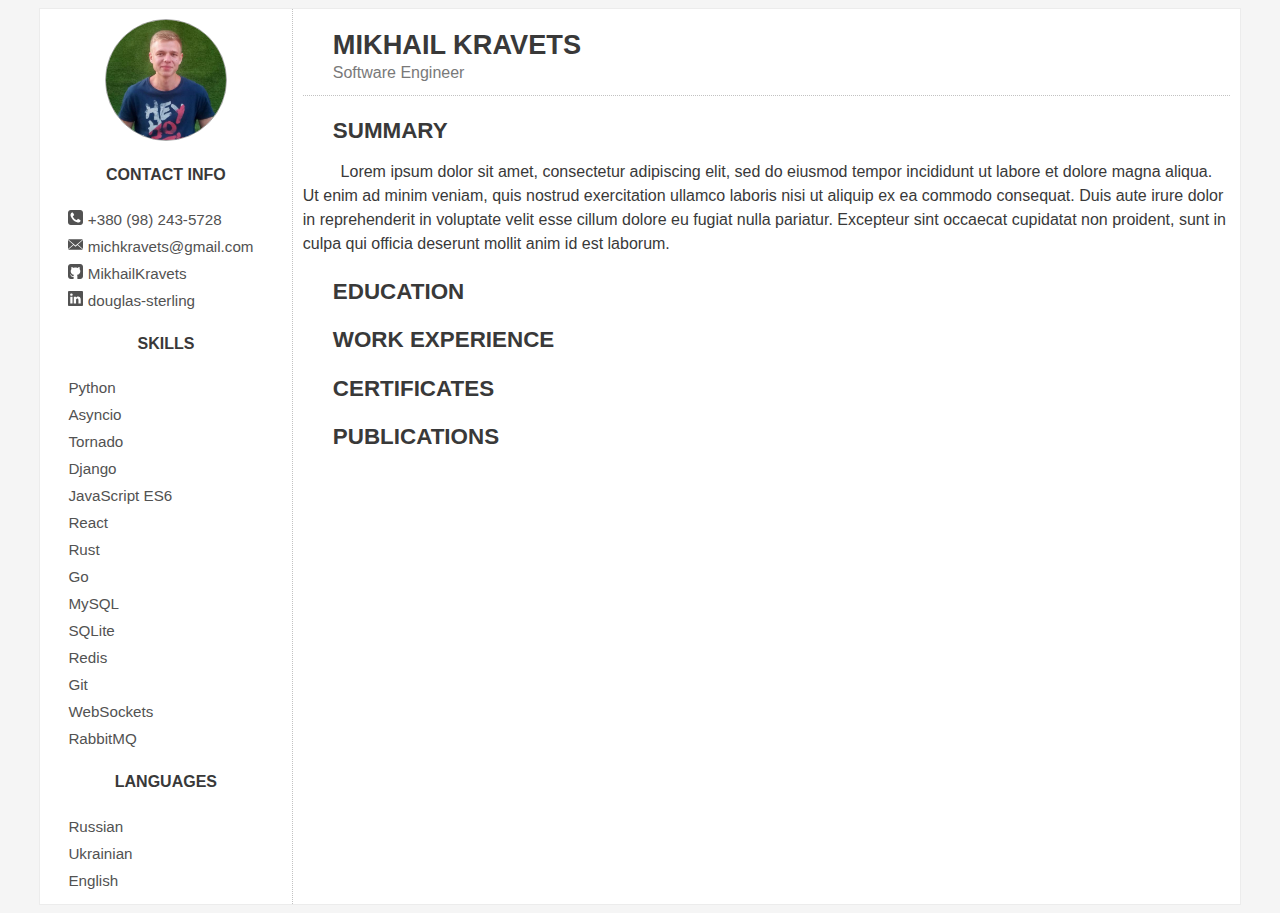
==== index.html @ 1a3155fd "Add more skills" ====
<!DOCTYPE html>
<html lang="en">
<head>
    <meta charset="UTF-8">
    <title>CV</title>
    <link href="https://fonts.googleapis.com/css?family=Open+Sans|Source+Sans+Pro" rel="stylesheet">
    <link href="main.css" rel="stylesheet">
</head>
<body>
    <div id="wrapper">
        <div id="left">
            <img id="photo" src="photo.png">
            <div class="block">
                <h4>CONTACT INFO</h4>
                <div class="left-aligned">
                    <div class="pic-block">
                        <svg class="svg-pic" version="1.1" id="Capa_1" xmlns="http://www.w3.org/2000/svg" xmlns:xlink="http://www.w3.org/1999/xlink" x="0px" y="0px"
                                 width="438.536px" height="438.536px" viewBox="0 0 438.536 438.536" style="enable-background:new 0 0 438.536 438.536;"
                                 xml:space="preserve">
                            <g>
                                <path d="M414.41,24.123C398.333,8.042,378.963,0,356.315,0H82.228C59.58,0,40.21,8.042,24.126,24.123
                                    C8.045,40.207,0.003,59.576,0.003,82.225v274.084c0,22.647,8.042,42.018,24.123,58.102c16.084,16.084,35.454,24.126,58.102,24.126
                                    h274.084c22.648,0,42.018-8.042,58.095-24.126c16.084-16.084,24.126-35.454,24.126-58.102V82.225
                                    C438.532,59.576,430.49,40.204,414.41,24.123z M359.159,332.874c-3.997,8.754-12.99,16.371-26.977,22.846
                                    c-13.99,6.475-26.413,9.712-37.265,9.712c-3.046,0-6.283-0.235-9.708-0.711c-3.426-0.479-6.324-0.952-8.703-1.428
                                    c-2.378-0.476-5.523-1.331-9.421-2.57c-3.905-1.234-6.715-2.189-8.422-2.854c-1.718-0.664-4.856-1.854-9.421-3.566
                                    c-4.569-1.718-7.427-2.765-8.562-3.138c-31.215-11.427-61.721-32.028-91.507-61.814c-29.786-29.793-50.391-60.292-61.812-91.502
                                    c-0.378-1.143-1.425-3.999-3.14-8.565c-1.712-4.565-2.905-7.708-3.571-9.419c-0.662-1.713-1.615-4.521-2.853-8.42
                                    c-1.237-3.903-2.091-7.041-2.568-9.423c-0.478-2.376-0.95-5.277-1.427-8.704c-0.476-3.427-0.713-6.667-0.713-9.71
                                    c0-10.85,3.237-23.269,9.71-37.259c6.472-13.988,14.084-22.981,22.841-26.979c10.088-4.189,19.7-6.283,28.837-6.283
                                    c2.091,0,3.616,0.192,4.565,0.572c0.953,0.385,2.524,2.094,4.714,5.14c2.19,3.046,4.568,6.899,7.137,11.563
                                    c2.57,4.665,5.092,9.186,7.566,13.562c2.474,4.377,4.854,8.705,7.139,12.991c2.284,4.279,3.711,6.995,4.281,8.133
                                    c0.571,0.957,1.809,2.762,3.711,5.429c1.902,2.663,3.333,5.039,4.283,7.135c0.95,2.094,1.427,4.093,1.427,5.996
                                    c0,2.859-1.953,6.331-5.854,10.42c-3.903,4.093-8.186,7.854-12.85,11.281s-8.945,7.092-12.847,10.994
                                    c-3.899,3.899-5.852,7.087-5.852,9.562c0,1.333,0.333,2.902,1,4.71c0.666,1.812,1.285,3.287,1.856,4.427
                                    c0.571,1.141,1.477,2.76,2.712,4.856c1.237,2.096,2.048,3.427,2.426,3.999c10.467,18.843,22.508,35.07,36.114,48.681
                                    c13.612,13.613,29.836,25.648,48.682,36.117c0.567,0.384,1.902,1.191,4.004,2.43c2.091,1.232,3.713,2.136,4.853,2.707
                                    c1.143,0.571,2.614,1.191,4.425,1.852c1.811,0.664,3.381,0.999,4.719,0.999c3.036,0,7.225-3.138,12.56-9.418
                                    c5.328-6.286,10.756-12.518,16.276-18.705c5.516-6.181,9.985-9.274,13.418-9.274c1.902,0,3.897,0.473,5.999,1.424
                                    c2.095,0.951,4.469,2.382,7.132,4.284c2.669,1.91,4.476,3.142,5.428,3.721l15.125,8.271c10.089,5.332,18.511,10.041,25.27,14.134
                                    s10.424,6.899,10.996,8.419c0.379,0.951,0.564,2.478,0.564,4.572C365.449,313.199,363.354,322.812,359.159,332.874z"/>
                            </g>
                        </svg>
                        <a class="link info" href="tel:+380982435728">+380 (98) 243-5728</a>
                    </div>
                    <div class="pic-block">
                        <svg class="svg-pic" version="1.1" id="Capa_1" xmlns="http://www.w3.org/2000/svg" xmlns:xlink="http://www.w3.org/1999/xlink" x="0px" y="0px"
                                 viewBox="0 0 14 14" style="enable-background:new 0 0 14 14;" xml:space="preserve">
                            <g>
                                <g>
                                    <path d="M7,9L5.268,7.484l-4.952,4.245C0.496,11.896,0.739,12,1.007,12h11.986
                                        c0.267,0,0.509-0.104,0.688-0.271L8.732,7.484L7,9z"/>
                                    <path d="M13.684,2.271C13.504,2.103,13.262,2,12.993,2H1.007C0.74,2,0.498,2.104,0.318,2.273L7,8
                                        L13.684,2.271z"/>
                                    <polygon points="0,2.878 0,11.186 4.833,7.079 		"/>
                                    <polygon points="9.167,7.079 14,11.186 14,2.875 		"/>
                                </g>
                            </g>
                        </svg>
                        <a class="link info" href="mailto:michkravets@gmail.com">michkravets@gmail.com</a>
                    </div>
                    <div class="pic-block">
                        <svg class="svg-pic" version="1.1" id="Capa_1" xmlns="http://www.w3.org/2000/svg" xmlns:xlink="http://www.w3.org/1999/xlink" x="0px" y="0px"
                                 width="438.536px" height="438.536px" viewBox="0 0 438.536 438.536" style="enable-background:new 0 0 438.536 438.536;"
                                 xml:space="preserve">
                            <g>
                                <g>
                                    <path d="M158.173,352.599c-3.049,0.568-4.381,1.999-3.999,4.281c0.38,2.283,2.093,3.046,5.138,2.283
                                        c3.049-0.76,4.38-2.095,3.997-3.997C162.931,353.074,161.218,352.216,158.173,352.599z"/>
                                    <path d="M141.898,354.885c-3.046,0-4.568,1.041-4.568,3.139c0,2.474,1.619,3.518,4.853,3.138c3.046,0,4.57-1.047,4.57-3.138
                                        C146.753,355.553,145.134,354.502,141.898,354.885z"/>
                                    <path d="M119.629,354.022c-0.76,2.095,0.478,3.519,3.711,4.284c2.855,1.137,4.664,0.568,5.424-1.714
                                        c0.572-2.091-0.666-3.61-3.711-4.568C122.197,351.265,120.39,351.922,119.629,354.022z"/>
                                    <path d="M414.41,24.123C398.326,8.042,378.964,0,356.309,0H82.225C59.577,0,40.208,8.042,24.123,24.123
                                        C8.042,40.207,0,59.576,0,82.225v274.088c0,22.65,8.042,42.017,24.123,58.098c16.084,16.084,35.454,24.126,58.102,24.126h63.953
                                        c4.184,0,7.327-0.144,9.42-0.424c2.092-0.288,4.184-1.526,6.279-3.717c2.096-2.187,3.14-5.376,3.14-9.562
                                        c0-0.568-0.05-7.046-0.144-19.417c-0.097-12.375-0.144-22.176-0.144-29.41l-6.567,1.143c-4.187,0.76-9.469,1.095-15.846,0.999
                                        c-6.374-0.096-12.99-0.76-19.841-1.998c-6.855-1.239-13.229-4.093-19.13-8.562c-5.898-4.477-10.085-10.328-12.56-17.559
                                        l-2.856-6.571c-1.903-4.373-4.899-9.229-8.992-14.554c-4.093-5.332-8.232-8.949-12.419-10.852l-1.999-1.428
                                        c-1.331-0.951-2.568-2.098-3.711-3.429c-1.141-1.335-1.997-2.669-2.568-3.997c-0.571-1.335-0.097-2.43,1.427-3.289
                                        c1.524-0.855,4.281-1.279,8.28-1.279l5.708,0.855c3.808,0.76,8.516,3.042,14.134,6.851c5.614,3.806,10.229,8.754,13.846,14.843
                                        c4.38,7.806,9.657,13.75,15.846,17.843c6.184,4.097,12.419,6.143,18.699,6.143s11.704-0.476,16.274-1.424
                                        c4.565-0.954,8.848-2.385,12.847-4.288c1.713-12.751,6.377-22.559,13.988-29.41c-10.848-1.143-20.602-2.854-29.265-5.14
                                        c-8.658-2.286-17.605-5.995-26.835-11.136c-9.234-5.14-16.894-11.512-22.985-19.13c-6.09-7.618-11.088-17.61-14.987-29.978
                                        c-3.901-12.375-5.852-26.652-5.852-42.829c0-23.029,7.521-42.637,22.557-58.814c-7.044-17.32-6.379-36.732,1.997-58.242
                                        c5.52-1.714,13.706-0.428,24.554,3.855c10.85,4.286,18.794,7.951,23.84,10.992c5.046,3.042,9.089,5.614,12.135,7.71
                                        c17.705-4.949,35.976-7.423,54.818-7.423c18.841,0,37.115,2.474,54.821,7.423l10.849-6.852c7.426-4.57,16.18-8.757,26.269-12.562
                                        c10.088-3.806,17.795-4.854,23.127-3.14c8.562,21.51,9.328,40.922,2.279,58.241c15.036,16.179,22.559,35.786,22.559,58.815
                                        c0,16.18-1.951,30.505-5.852,42.969c-3.898,12.467-8.939,22.463-15.13,29.981c-6.184,7.519-13.894,13.843-23.124,18.986
                                        c-9.232,5.137-18.178,8.853-26.84,11.132c-8.661,2.286-18.414,4.004-29.263,5.147c9.891,8.562,14.839,22.072,14.839,40.538v68.238
                                        c0,3.237,0.472,5.852,1.424,7.851c0.958,1.998,2.478,3.374,4.571,4.141c2.102,0.76,3.949,1.235,5.571,1.424
                                        c1.622,0.191,3.949,0.287,6.995,0.287h63.953c22.648,0,42.018-8.042,58.095-24.126c16.084-16.084,24.126-35.454,24.126-58.102
                                        V82.225C438.533,59.576,430.491,40.204,414.41,24.123z"/>
                                    <path d="M86.793,319.195c-1.331,0.948-1.141,2.471,0.572,4.565c1.906,1.902,3.427,2.189,4.57,0.855
                                        c1.331-0.948,1.141-2.471-0.575-4.569C89.458,318.336,87.936,318.049,86.793,319.195z"/>
                                    <path d="M77.374,312.057c-0.57,1.335,0.096,2.478,1.999,3.426c1.521,0.955,2.762,0.767,3.711-0.568
                                        c0.57-1.335-0.096-2.478-1.999-3.433C79.182,310.91,77.945,311.102,77.374,312.057z"/>
                                    <path d="M95.646,330.331c-1.715,0.948-1.715,2.666,0,5.137c1.713,2.478,3.328,3.142,4.853,1.998c1.714-1.334,1.714-3.142,0-5.427
                                        C98.978,329.571,97.359,328.993,95.646,330.331z"/>
                                    <path d="M105.641,343.174c-1.714,1.526-1.336,3.327,1.142,5.428c2.281,2.279,4.185,2.566,5.708,0.849
                                        c1.524-1.519,1.143-3.326-1.142-5.42C109.068,341.751,107.164,341.463,105.641,343.174z"/>
                                </g>
                            </g>
                        </svg>
                        <a class="link info" href="https://github.com/MikhailKravets">MikhailKravets</a>
                    </div>
                    <div class="pic-block">
                        <svg class="svg-pic" version="1.1" id="Capa_1" xmlns="http://www.w3.org/2000/svg" xmlns:xlink="http://www.w3.org/1999/xlink" x="0px" y="0px"
                                 width="430.117px" height="430.118px" viewBox="0 0 430.117 430.118" style="enable-background:new 0 0 430.117 430.118;"
                                 xml:space="preserve">
                            <g>
                                <path id="LinkedIn__x28_alt_x29_" d="M398.355,0H31.782C14.229,0,0.002,13.793,0.002,30.817v368.471
                                    c0,17.025,14.232,30.83,31.78,30.83h366.573c17.549,0,31.76-13.814,31.76-30.83V30.817C430.115,13.798,415.904,0,398.355,0z
                                     M130.4,360.038H65.413V165.845H130.4V360.038z M97.913,139.315h-0.437c-21.793,0-35.92-14.904-35.92-33.563
                                    c0-19.035,14.542-33.535,36.767-33.535c22.227,0,35.899,14.496,36.331,33.535C134.654,124.415,120.555,139.315,97.913,139.315z
                                     M364.659,360.038h-64.966V256.138c0-26.107-9.413-43.921-32.907-43.921c-17.973,0-28.642,12.018-33.327,23.621
                                    c-1.736,4.144-2.166,9.94-2.166,15.728v108.468h-64.954c0,0,0.85-175.979,0-194.192h64.964v27.531
                                    c8.624-13.229,24.035-32.1,58.534-32.1c42.76,0,74.822,27.739,74.822,87.414V360.038z M230.883,193.99
                                    c0.111-0.182,0.266-0.401,0.42-0.614v0.614H230.883z"/>
                            </g>
                        </svg>
                        <a class="link info" href="https://linkedin.com/in/douglas-sterling">douglas-sterling</a>
                    </div>
                </div>
            </div>
            <div class="block">
                <h4>SKILLS</h4>
                <div class="left-aligned">
                    <p class="info">Python</p>
                    <p class="info">Asyncio</p>
                    <p class="info">Tornado</p>
                    <p class="info">Django</p>
                    <p class="info">JavaScript ES6</p>
                    <p class="info">React</p>
                    <p class="info">Rust</p>
                    <p class="info">Go</p>
                    <p class="info">MySQL</p>
                    <p class="info">SQLite</p>
                    <p class="info">Redis</p>
                    <p class="info">Git</p>
                    <p class="info">WebSockets</p>
                    <p class="info">RabbitMQ</p>
                </div>
            </div>
            <div class="block">
                <h4>LANGUAGES</h4>
                <div class="left-aligned">
                    <p class="info">Russian</p>
                    <p class="info">Ukrainian</p>
                    <p class="info">English</p>
                </div>
            </div>
        </div>
        <div id="main">
            <div class="header">
                <p class="name">MIKHAIL KRAVETS</p>
                <p class="position">Software Engineer</p>
            </div>
            <div class="block">
                <h3>SUMMARY</h3>
                <p class="text">
                    Lorem ipsum dolor sit amet, consectetur adipiscing elit, sed do eiusmod tempor incididunt ut labore et dolore magna aliqua. Ut enim ad minim veniam, quis nostrud exercitation ullamco laboris nisi ut aliquip ex ea commodo consequat. Duis aute irure dolor in reprehenderit in voluptate velit esse cillum dolore eu fugiat nulla pariatur. Excepteur sint occaecat cupidatat non proident, sunt in culpa qui officia deserunt mollit anim id est laborum.
                </p>
            </div>
            <div class="block">
                <h3>EDUCATION</h3>

            </div>
            <div class="block">
                <h3>WORK EXPERIENCE</h3>

            </div>
            <div class="block">
                <h3>CERTIFICATES</h3>

            </div>
            <div class="block">
                <h3>PUBLICATIONS</h3>

            </div>
        </div>
    </div>
</body>
</html>
---- main.css ----
html{
    background: #f5f5f5;
}
#wrapper{
    display: flex;
    max-width: 1200px;
    min-width: 600px;
    margin-left: auto;
    margin-right: auto;

    font-family: 'Source Code Pro', sans-serif;
    font-size: 12pt;
    background: white;
    border: 1px solid #ececec;
    color: #393939;
}
#left{
    border-right: 1px dotted #c2c2c2;
    padding: 10px;
    width: 300px;
    text-align: center;

}
#main{
    display: block;
    padding: 10px;
    width: 100%;
}
.header{
    width: 100%;
    margin-left: auto;
    margin-right: auto;
    text-indent: 30px;
    border-bottom: 1px dotted #c2c2c2;
    padding-top: 10px;
    padding-bottom: 10px;
}
.header .name{
    font-size: 1.7rem;
    font-weight: 700;
    margin: 0;
}
.header .position{
    margin-top: 3px;
    margin-bottom: 3px;
    font-size: 1rem;
    color: #797979;
}

.block{
    margin-top: 10px;
    /*border-bottom: 1px dotted #c2c2c2;*/
}
h3{
    margin-bottom: 5px;
    text-indent: 30px;
    font-size: 1.4rem;
}
.text{
    text-indent: 1cm;
    line-height: 1.5;
}


#photo{
    width: 120px;
    height: 120px;
    border-radius: 50%;
    border: 1px solid #a6a6a6;
}

.pic-block{
    text-align: left;
}
.pic-block > *{
    display: inline-block;
}
.svg-pic{
    width: 15px;
    height: auto;
    fill: #525252;
}

#left .left-aligned{
    margin-left: auto;
    margin-right: auto;
    width: 195px;
    text-align: left;
}

.link{
    text-align: left;
    text-decoration: none;
}
.link:hover{
    text-decoration: underline;
}
.info{
    font-size: 0.95rem;
    color: #525252;
    margin: 0;
    padding-top: 5px;
    padding-bottom: 5px;
}
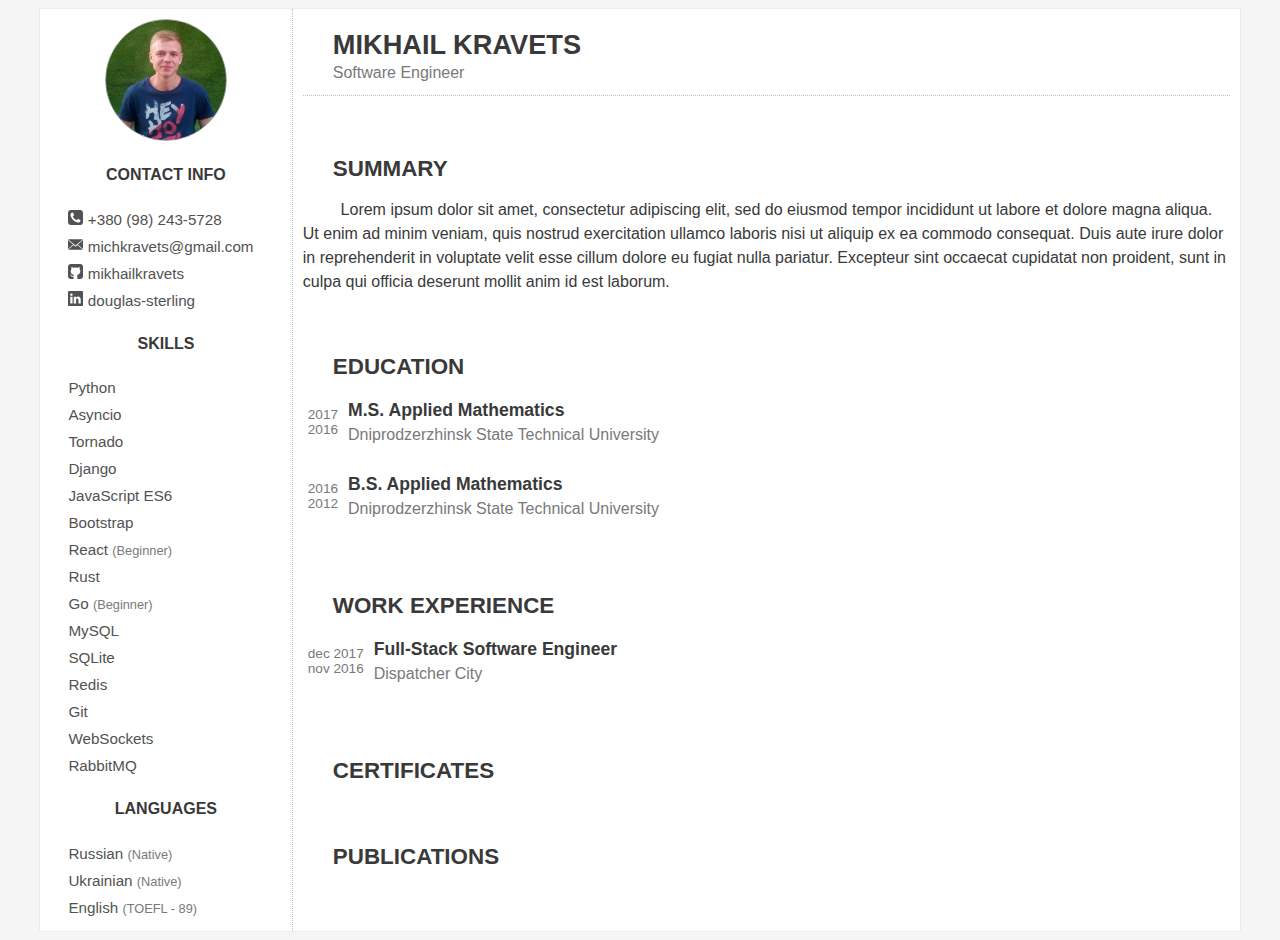
==== commit 7888256e: "Update resume" ====
--- a/index.html
+++ b/index.html
@@ -102,7 +102,7 @@
                                 </g>
                             </g>
                         </svg>
-                        <a class="link info" href="https://github.com/MikhailKravets">MikhailKravets</a>
+                        <a class="link info" href="https://github.com/MikhailKravets">mikhailkravets</a>
                     </div>
                     <div class="pic-block">
                         <svg class="svg-pic" version="1.1" id="Capa_1" xmlns="http://www.w3.org/2000/svg" xmlns:xlink="http://www.w3.org/1999/xlink" x="0px" y="0px"
@@ -131,9 +131,10 @@
                     <p class="info">Tornado</p>
                     <p class="info">Django</p>
                     <p class="info">JavaScript ES6</p>
-                    <p class="info">React</p>
+                    <p class="info">Bootstrap</p>
+                    <p class="info">React <span class="support">(Beginner)</span></p>
                     <p class="info">Rust</p>
-                    <p class="info">Go</p>
+                    <p class="info">Go <span class="support">(Beginner)</span></p>
                     <p class="info">MySQL</p>
                     <p class="info">SQLite</p>
                     <p class="info">Redis</p>
@@ -145,9 +146,9 @@
             <div class="block">
                 <h4>LANGUAGES</h4>
                 <div class="left-aligned">
-                    <p class="info">Russian</p>
-                    <p class="info">Ukrainian</p>
-                    <p class="info">English</p>
+                    <p class="info">Russian  <span class="support">(Native)</span></p>
+                    <p class="info">Ukrainian <span class="support">(Native)</span></p>
+                    <p class="info">English <span class="support">(TOEFL - 89)</span></p>
                 </div>
             </div>
         </div>
@@ -164,11 +165,37 @@
             </div>
             <div class="block">
                 <h3>EDUCATION</h3>
+                <div class="sub-block">
+                    <div class="period">
+                        2017<br>2016
+                    </div>
+                    <div class="main">
+                        <h4 class="name">M.S. Applied Mathematics</h4>
+                        <p class="support">Dniprodzerzhinsk State Technical University</p>
+                    </div>
+                </div>
 
+                <div class="sub-block">
+                    <div class="period">
+                        2016<br>2012
+                    </div>
+                    <div class="main">
+                        <h4 class="name">B.S. Applied Mathematics</h4>
+                        <p class="support">Dniprodzerzhinsk State Technical University</p>
+                    </div>
+                </div>
             </div>
             <div class="block">
                 <h3>WORK EXPERIENCE</h3>
-
+                <div class="sub-block">
+                    <div class="period">
+                        dec 2017<br>nov 2016
+                    </div>
+                    <div class="main">
+                        <h4 class="name">Full-Stack Software Engineer</h4>
+                        <p class="support">Dispatcher City</p>
+                    </div>
+                </div>
             </div>
             <div class="block">
                 <h3>CERTIFICATES</h3>
--- a/main.css
+++ b/main.css
@@ -19,7 +19,6 @@
     padding: 10px;
     width: 300px;
     text-align: center;
-
 }
 #main{
     display: block;
@@ -47,9 +46,12 @@
     color: #797979;
 }
 
-.block{
+#left .block{
     margin-top: 10px;
     /*border-bottom: 1px dotted #c2c2c2;*/
+}
+#main .block{
+    margin-top: 60px;
 }
 h3{
     margin-bottom: 5px;
@@ -101,4 +103,37 @@
     margin: 0;
     padding-top: 5px;
     padding-bottom: 5px;
+}
+
+.left-aligned .support{
+    font-size: 0.8rem;
+    color: #797979;
+}
+
+.sub-block{
+    display: flex;
+    align-items: center;
+}
+
+.period{
+    padding-left: 5px;
+    padding-right: 10px;
+    font-size: 0.85rem;
+    text-align: center;
+    color: #797979;
+}
+
+.main{
+    margin-top: 10px;
+    margin-bottom: 10px;
+}
+.main > * {
+    margin-top: 5px;
+    margin-bottom: 5px;
+}
+.main .name{
+    font-size: 1.1rem;
+}
+.main .support{
+    color: #797979;
 }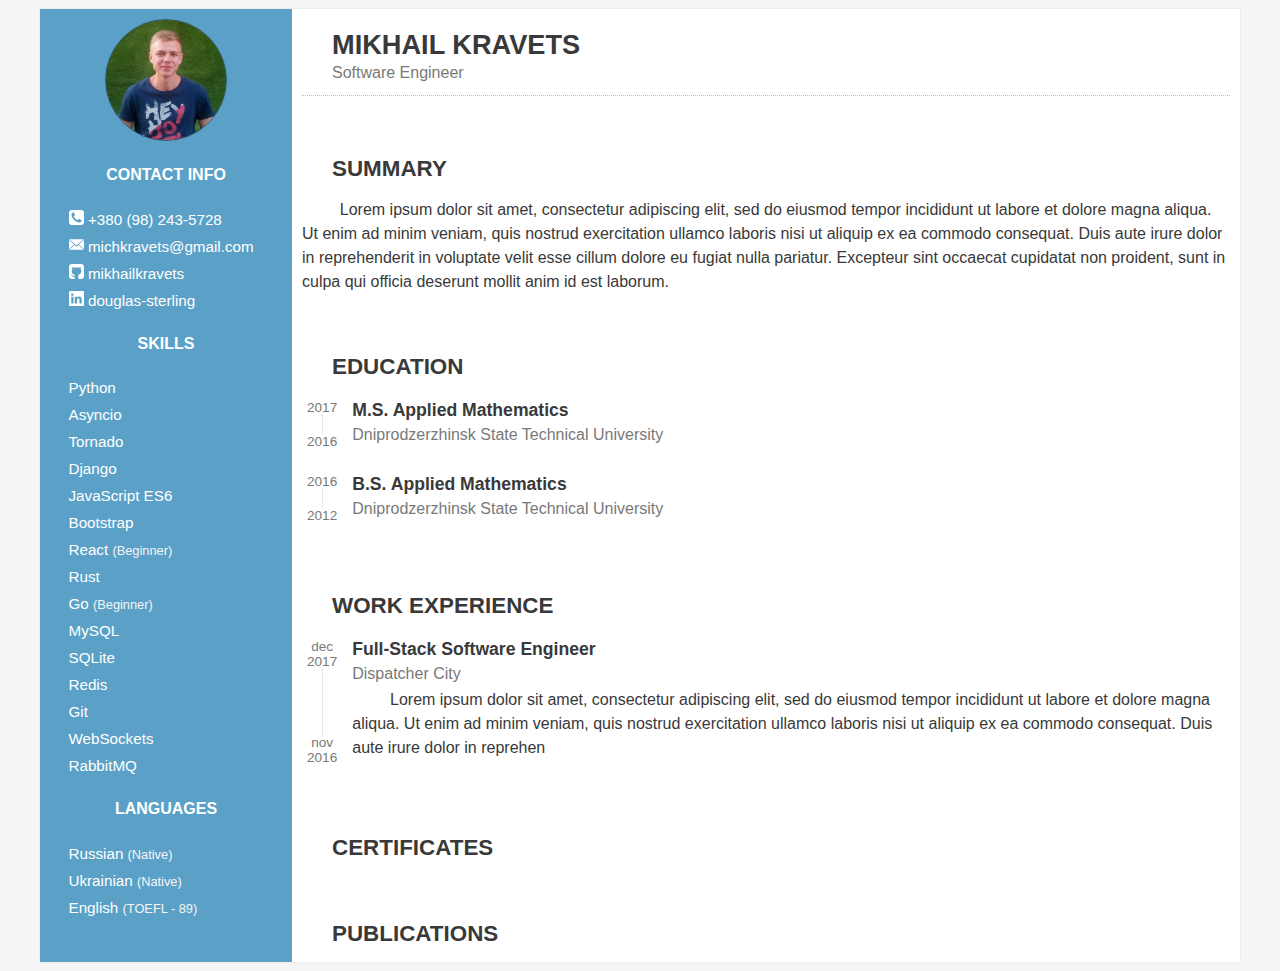
==== commit ae46af2c: "Add vertical lines on period" ====
--- a/index.html
+++ b/index.html
@@ -167,7 +167,7 @@
                 <h3>EDUCATION</h3>
                 <div class="sub-block">
                     <div class="period">
-                        2017<br>2016
+                        2017<div class="br"></div>2016
                     </div>
                     <div class="main">
                         <h4 class="name">M.S. Applied Mathematics</h4>
@@ -177,7 +177,7 @@
 
                 <div class="sub-block">
                     <div class="period">
-                        2016<br>2012
+                        2016<div class="br"></div>2012
                     </div>
                     <div class="main">
                         <h4 class="name">B.S. Applied Mathematics</h4>
@@ -189,11 +189,14 @@
                 <h3>WORK EXPERIENCE</h3>
                 <div class="sub-block">
                     <div class="period">
-                        dec 2017<br>nov 2016
+                        dec 2017<div class="br"></div>nov 2016
                     </div>
                     <div class="main">
                         <h4 class="name">Full-Stack Software Engineer</h4>
                         <p class="support">Dispatcher City</p>
+                        <p class="text">
+                            Lorem ipsum dolor sit amet, consectetur adipiscing elit, sed do eiusmod tempor incididunt ut labore et dolore magna aliqua. Ut enim ad minim veniam, quis nostrud exercitation ullamco laboris nisi ut aliquip ex ea commodo consequat. Duis aute irure dolor in reprehen
+                        </p>
                     </div>
                 </div>
             </div>
--- a/main.css
+++ b/main.css
@@ -15,7 +15,8 @@
     color: #393939;
 }
 #left{
-    border-right: 1px dotted #c2c2c2;
+    background: #5ba1c7;
+    /*border-right: 1px dotted #c2c2c2;*/
     padding: 10px;
     width: 300px;
     text-align: center;
@@ -68,7 +69,7 @@
     width: 120px;
     height: 120px;
     border-radius: 50%;
-    border: 1px solid #a6a6a6;
+    border: 1px solid #35566c;
 }
 
 .pic-block{
@@ -80,7 +81,7 @@
 .svg-pic{
     width: 15px;
     height: auto;
-    fill: #525252;
+    fill: #ffffff;
 }
 
 #left .left-aligned{
@@ -105,22 +106,40 @@
     padding-bottom: 5px;
 }
 
+.left-aligned .info{
+    color: white;
+}
+
 .left-aligned .support{
     font-size: 0.8rem;
-    color: #797979;
+    color: whitesmoke;
+}
+
+#left h4{
+    color: white;
 }
 
 .sub-block{
     display: flex;
-    align-items: center;
 }
 
 .period{
+    display: flex;
+    flex-direction: column;
+    align-items: center;
     padding-left: 5px;
-    padding-right: 10px;
+    padding-right: 15px;
+    margin-top: 15px;
+    margin-bottom: 10px;
     font-size: 0.85rem;
     text-align: center;
     color: #797979;
+}
+
+.period .br{
+    flex-grow: 1;
+    display: block;
+    border-right: 1px dotted #cdcdcd;
 }
 
 .main{
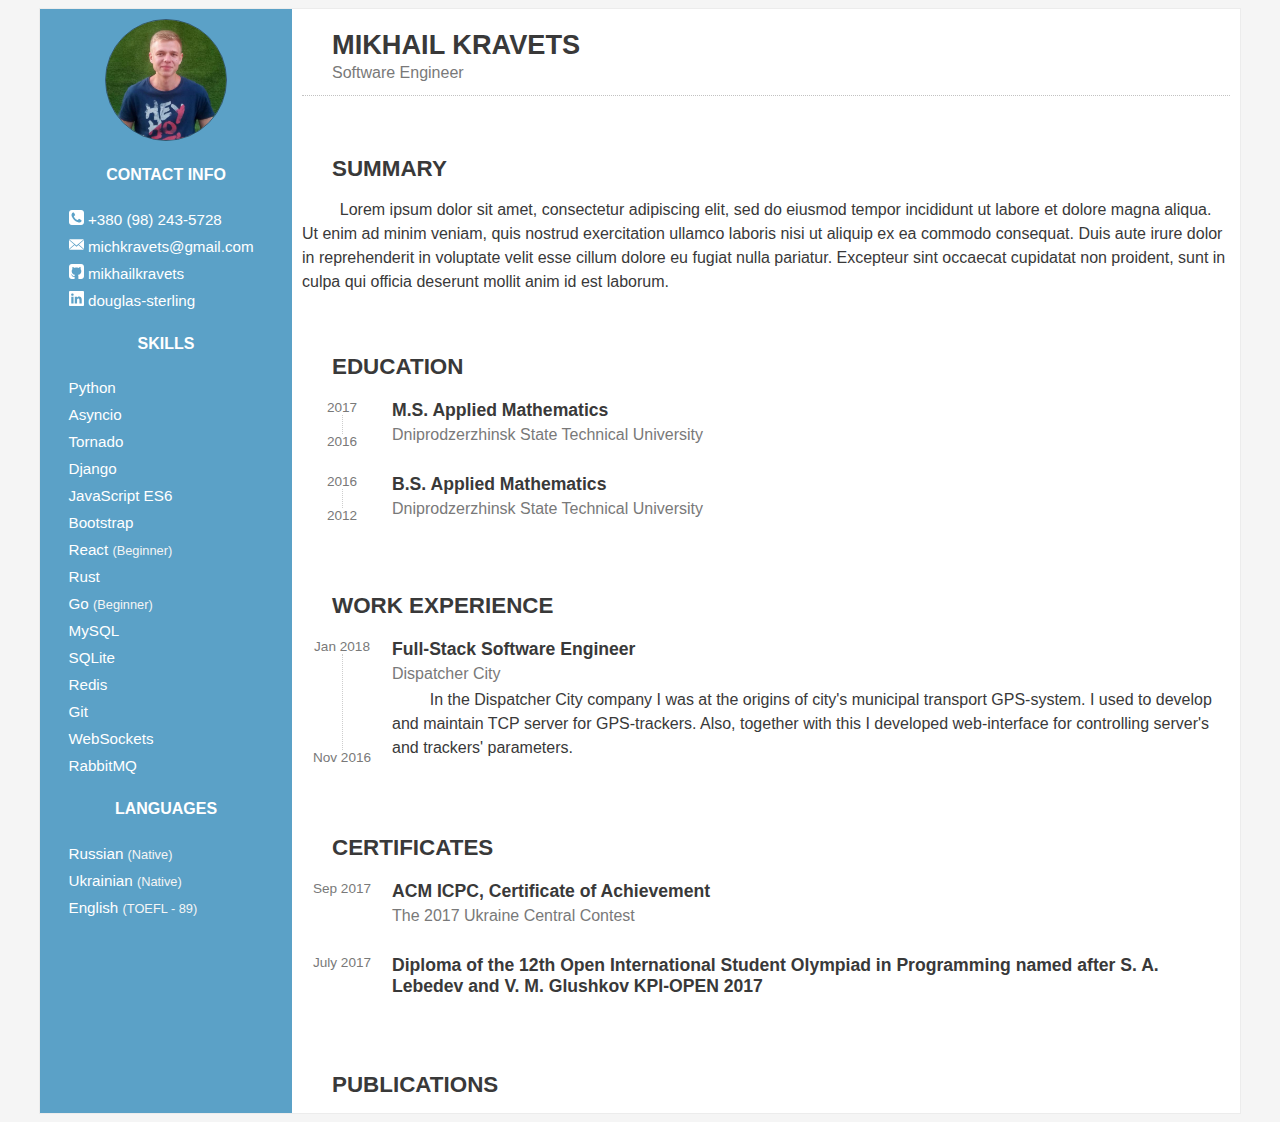
==== commit a429eb61: "Almost finished" ====
--- a/index.html
+++ b/index.html
@@ -189,20 +189,41 @@
                 <h3>WORK EXPERIENCE</h3>
                 <div class="sub-block">
                     <div class="period">
-                        dec 2017<div class="br"></div>nov 2016
+                        Jan 2018<div class="br"></div>Nov 2016
                     </div>
                     <div class="main">
                         <h4 class="name">Full-Stack Software Engineer</h4>
                         <p class="support">Dispatcher City</p>
                         <p class="text">
-                            Lorem ipsum dolor sit amet, consectetur adipiscing elit, sed do eiusmod tempor incididunt ut labore et dolore magna aliqua. Ut enim ad minim veniam, quis nostrud exercitation ullamco laboris nisi ut aliquip ex ea commodo consequat. Duis aute irure dolor in reprehen
+                            In the Dispatcher City company I was at the origins of city's municipal transport GPS-system.
+                            I used to develop and maintain TCP server for GPS-trackers. Also, together with this I developed
+                            web-interface for controlling server's and trackers' parameters.
                         </p>
                     </div>
                 </div>
             </div>
             <div class="block">
                 <h3>CERTIFICATES</h3>
+                <div class="sub-block">
+                    <div class="period">
+                        Sep 2017
+                    </div>
+                    <div class="main">
+                        <h4 class="name">ACM ICPC, Certificate of Achievement</h4>
+                        <p class="support">The 2017 Ukraine Central Contest</p>
+                    </div>
+                </div>
 
+                <div class="sub-block">
+                    <div class="period">
+                        July 2017
+                    </div>
+                    <div class="main">
+                        <h4 class="name">Diploma of the 12th Open International Student Olympiad in Programming named
+                        after S. A. Lebedev and V. M. Glushkov KPI-OPEN 2017</h4>
+                        <p class="support"></p>
+                    </div>
+                </div>
             </div>
             <div class="block">
                 <h3>PUBLICATIONS</h3>
--- a/main.css
+++ b/main.css
@@ -131,6 +131,7 @@
     padding-right: 15px;
     margin-top: 15px;
     margin-bottom: 10px;
+    min-width: 70px;
     font-size: 0.85rem;
     text-align: center;
     color: #797979;
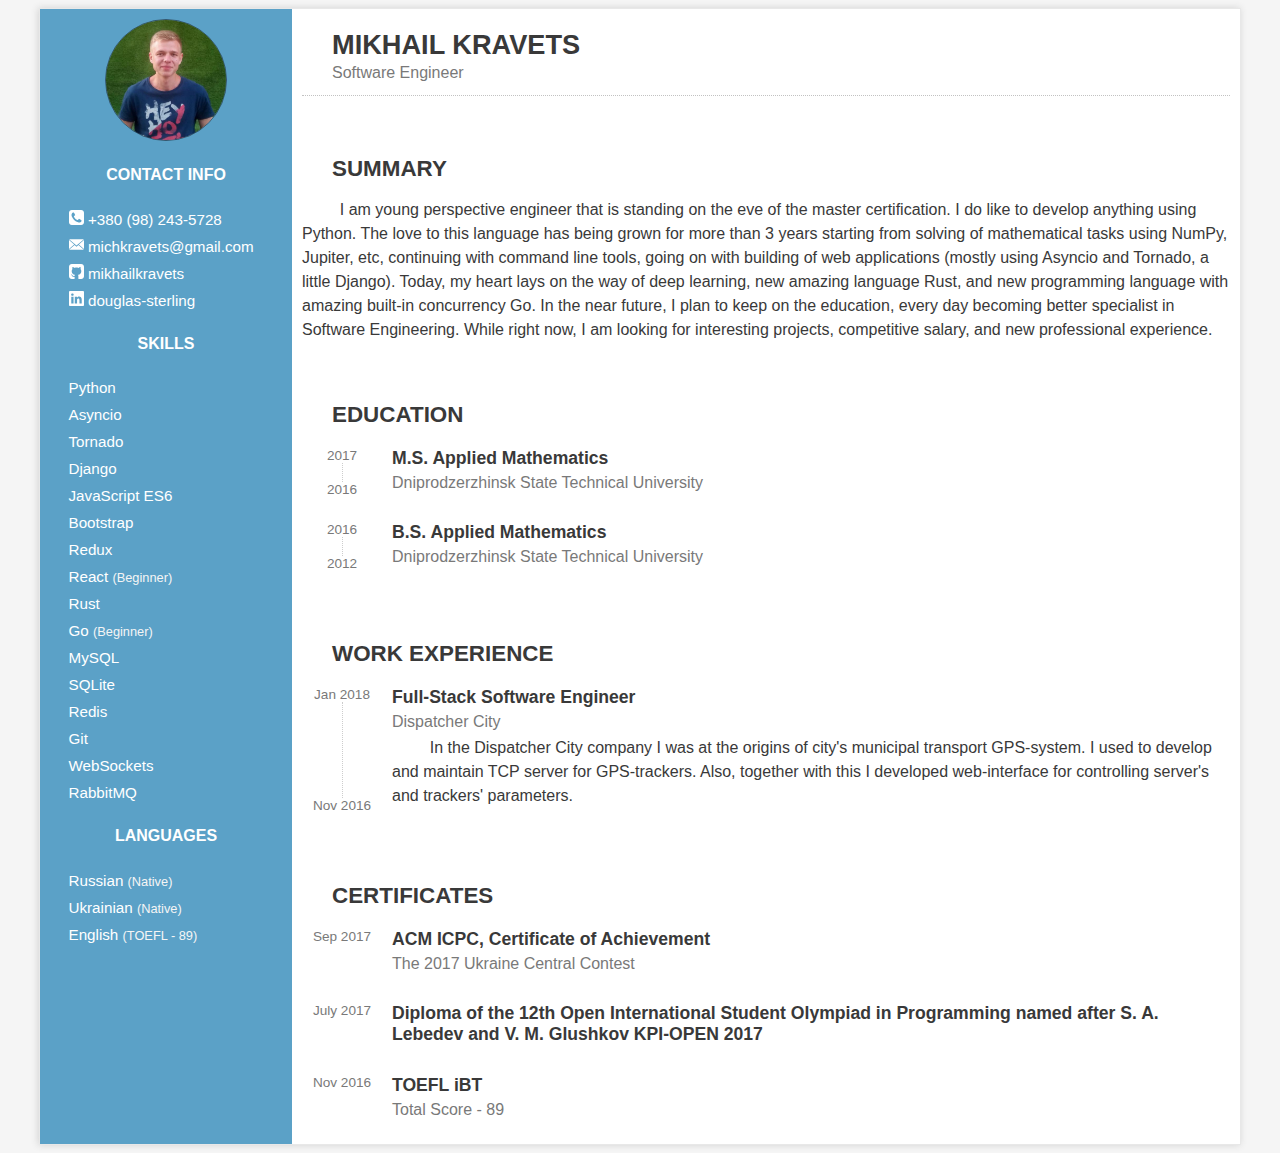
==== commit 258a614c: "Finish resume... huh..." ====
--- a/index.html
+++ b/index.html
@@ -2,7 +2,7 @@
 <html lang="en">
 <head>
     <meta charset="UTF-8">
-    <title>CV</title>
+    <title>Mikhail Kravets</title>
     <link href="https://fonts.googleapis.com/css?family=Open+Sans|Source+Sans+Pro" rel="stylesheet">
     <link href="main.css" rel="stylesheet">
 </head>
@@ -132,6 +132,7 @@
                     <p class="info">Django</p>
                     <p class="info">JavaScript ES6</p>
                     <p class="info">Bootstrap</p>
+                    <p class="info">Redux</p>
                     <p class="info">React <span class="support">(Beginner)</span></p>
                     <p class="info">Rust</p>
                     <p class="info">Go <span class="support">(Beginner)</span></p>
@@ -160,7 +161,15 @@
             <div class="block">
                 <h3>SUMMARY</h3>
                 <p class="text">
-                    Lorem ipsum dolor sit amet, consectetur adipiscing elit, sed do eiusmod tempor incididunt ut labore et dolore magna aliqua. Ut enim ad minim veniam, quis nostrud exercitation ullamco laboris nisi ut aliquip ex ea commodo consequat. Duis aute irure dolor in reprehenderit in voluptate velit esse cillum dolore eu fugiat nulla pariatur. Excepteur sint occaecat cupidatat non proident, sunt in culpa qui officia deserunt mollit anim id est laborum.
+                    I am young perspective engineer that is standing on the eve of the master certification. I do like
+                    to develop anything using Python. The love to this language has being grown for more than 3 years
+                    starting from solving of mathematical tasks using NumPy, Jupiter, etc, continuing with command line
+                    tools, going on with building of web applications (mostly using Asyncio and Tornado, a little Django).
+
+                    Today, my heart lays on the way of deep learning, new amazing language Rust, and new programming
+                    language with amazing built-in concurrency Go. In the near future, I plan to keep on the education,
+                    every day becoming better specialist in Software Engineering. While right now, I am looking for
+                    interesting projects, competitive salary, and new professional experience.
                 </p>
             </div>
             <div class="block">
@@ -224,11 +233,21 @@
                         <p class="support"></p>
                     </div>
                 </div>
-            </div>
-            <div class="block">
-                <h3>PUBLICATIONS</h3>
-
-            </div>
+
+                <div class="sub-block">
+                    <div class="period">
+                        Nov 2016
+                    </div>
+                    <div class="main">
+                        <h4 class="name">TOEFL iBT</h4>
+                        <p class="support">Total Score - 89</p>
+                    </div>
+                </div>
+            </div>
+            <!--<div class="block">-->
+                <!--<h3>PUBLICATIONS</h3>-->
+
+            <!--</div>-->
         </div>
     </div>
 </body>
--- a/main.css
+++ b/main.css
@@ -11,7 +11,8 @@
     font-family: 'Source Code Pro', sans-serif;
     font-size: 12pt;
     background: white;
-    border: 1px solid #ececec;
+    border: 1px solid #e8e8e8;
+    box-shadow: -1px 0px 7px 0px #d3d3d3;
     color: #393939;
 }
 #left{
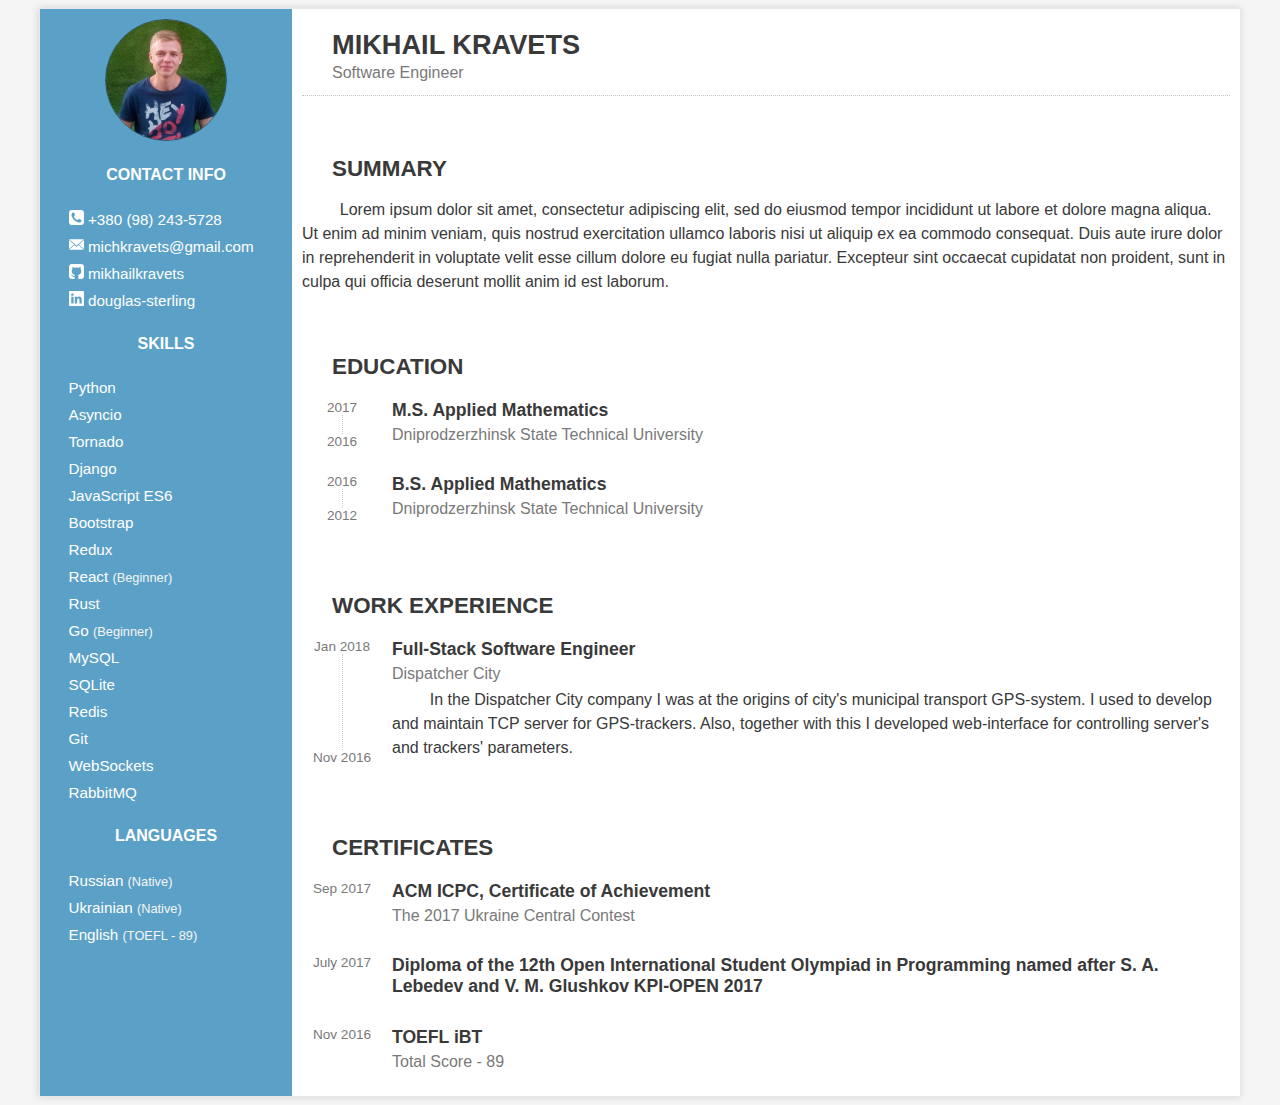
==== commit 97fda67f: "Add main section" ====
--- a/index.html
+++ b/index.html
@@ -2,12 +2,12 @@
 <html lang="en">
 <head>
     <meta charset="UTF-8">
-    <title>Mikhail Kravets</title>
+    <title>CV</title>
     <link href="https://fonts.googleapis.com/css?family=Open+Sans|Source+Sans+Pro" rel="stylesheet">
     <link href="main.css" rel="stylesheet">
 </head>
 <body>
-    <div id="wrapper">
+    <main id="wrapper">
         <div id="left">
             <img id="photo" src="photo.png">
             <div class="block">
@@ -161,15 +161,7 @@
             <div class="block">
                 <h3>SUMMARY</h3>
                 <p class="text">
-                    I am young perspective engineer that is standing on the eve of the master certification. I do like
-                    to develop anything using Python. The love to this language has being grown for more than 3 years
-                    starting from solving of mathematical tasks using NumPy, Jupiter, etc, continuing with command line
-                    tools, going on with building of web applications (mostly using Asyncio and Tornado, a little Django).
-
-                    Today, my heart lays on the way of deep learning, new amazing language Rust, and new programming
-                    language with amazing built-in concurrency Go. In the near future, I plan to keep on the education,
-                    every day becoming better specialist in Software Engineering. While right now, I am looking for
-                    interesting projects, competitive salary, and new professional experience.
+                    Lorem ipsum dolor sit amet, consectetur adipiscing elit, sed do eiusmod tempor incididunt ut labore et dolore magna aliqua. Ut enim ad minim veniam, quis nostrud exercitation ullamco laboris nisi ut aliquip ex ea commodo consequat. Duis aute irure dolor in reprehenderit in voluptate velit esse cillum dolore eu fugiat nulla pariatur. Excepteur sint occaecat cupidatat non proident, sunt in culpa qui officia deserunt mollit anim id est laborum.
                 </p>
             </div>
             <div class="block">
@@ -249,6 +241,6 @@
 
             <!--</div>-->
         </div>
-    </div>
+    </main>
 </body>
 </html>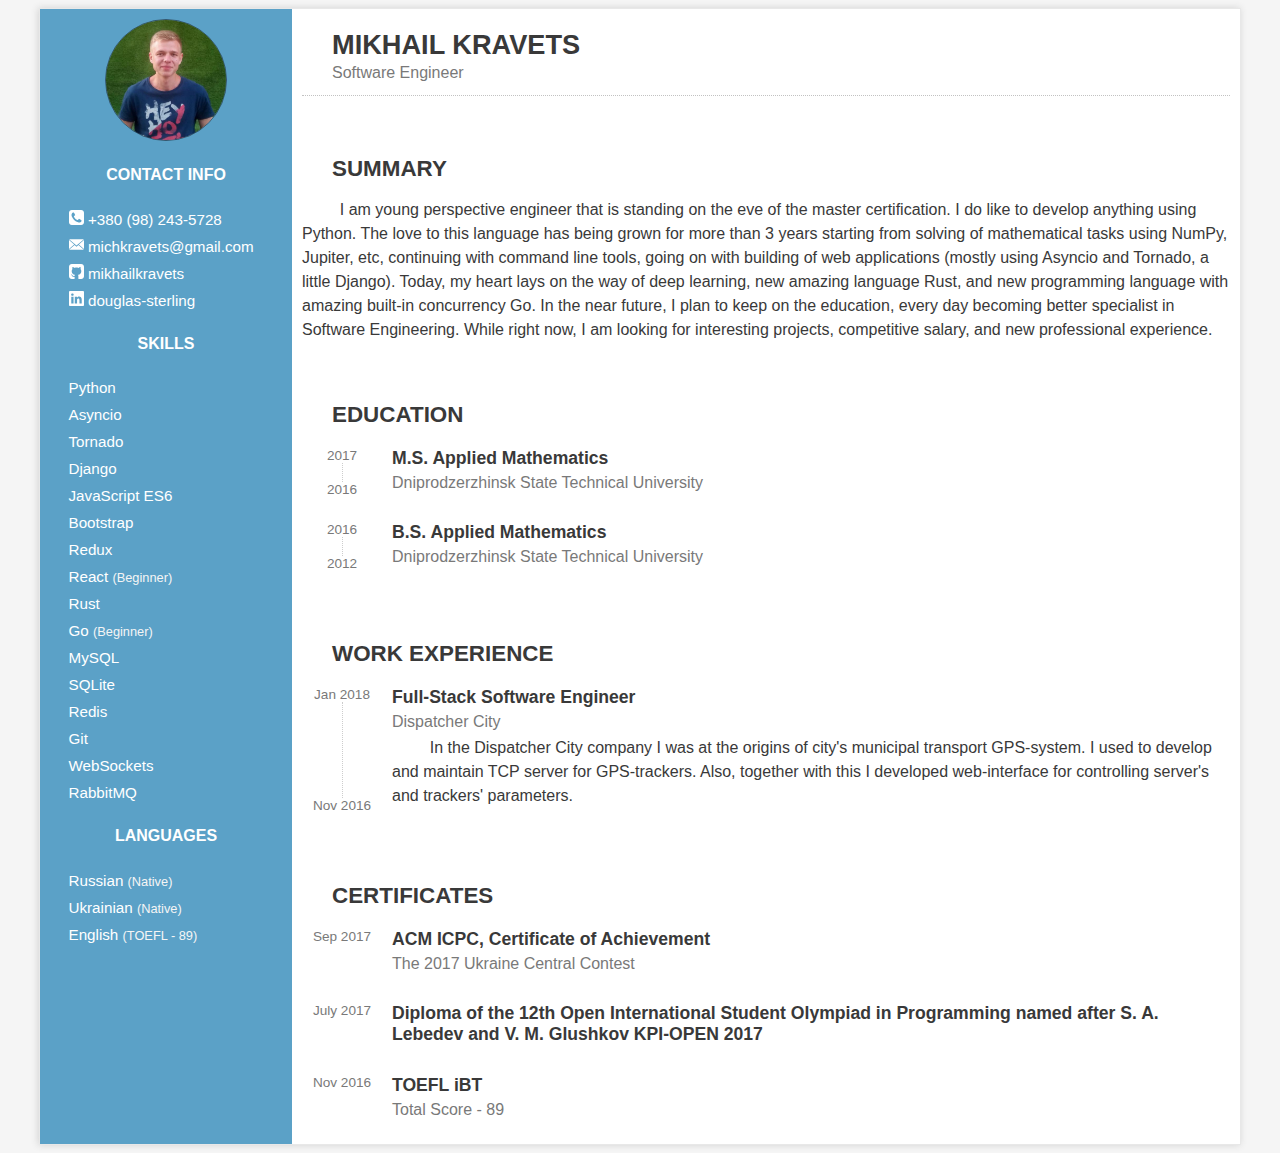
==== commit fe02a917: "Merge remote-tracking branch 'origin/master'" ====
--- a/index.html
+++ b/index.html
@@ -2,7 +2,7 @@
 <html lang="en">
 <head>
     <meta charset="UTF-8">
-    <title>CV</title>
+    <title>Mikhail Kravets</title>
     <link href="https://fonts.googleapis.com/css?family=Open+Sans|Source+Sans+Pro" rel="stylesheet">
     <link href="main.css" rel="stylesheet">
 </head>
@@ -161,7 +161,15 @@
             <div class="block">
                 <h3>SUMMARY</h3>
                 <p class="text">
-                    Lorem ipsum dolor sit amet, consectetur adipiscing elit, sed do eiusmod tempor incididunt ut labore et dolore magna aliqua. Ut enim ad minim veniam, quis nostrud exercitation ullamco laboris nisi ut aliquip ex ea commodo consequat. Duis aute irure dolor in reprehenderit in voluptate velit esse cillum dolore eu fugiat nulla pariatur. Excepteur sint occaecat cupidatat non proident, sunt in culpa qui officia deserunt mollit anim id est laborum.
+                    I am young perspective engineer that is standing on the eve of the master certification. I do like
+                    to develop anything using Python. The love to this language has being grown for more than 3 years
+                    starting from solving of mathematical tasks using NumPy, Jupiter, etc, continuing with command line
+                    tools, going on with building of web applications (mostly using Asyncio and Tornado, a little Django).
+
+                    Today, my heart lays on the way of deep learning, new amazing language Rust, and new programming
+                    language with amazing built-in concurrency Go. In the near future, I plan to keep on the education,
+                    every day becoming better specialist in Software Engineering. While right now, I am looking for
+                    interesting projects, competitive salary, and new professional experience.
                 </p>
             </div>
             <div class="block">
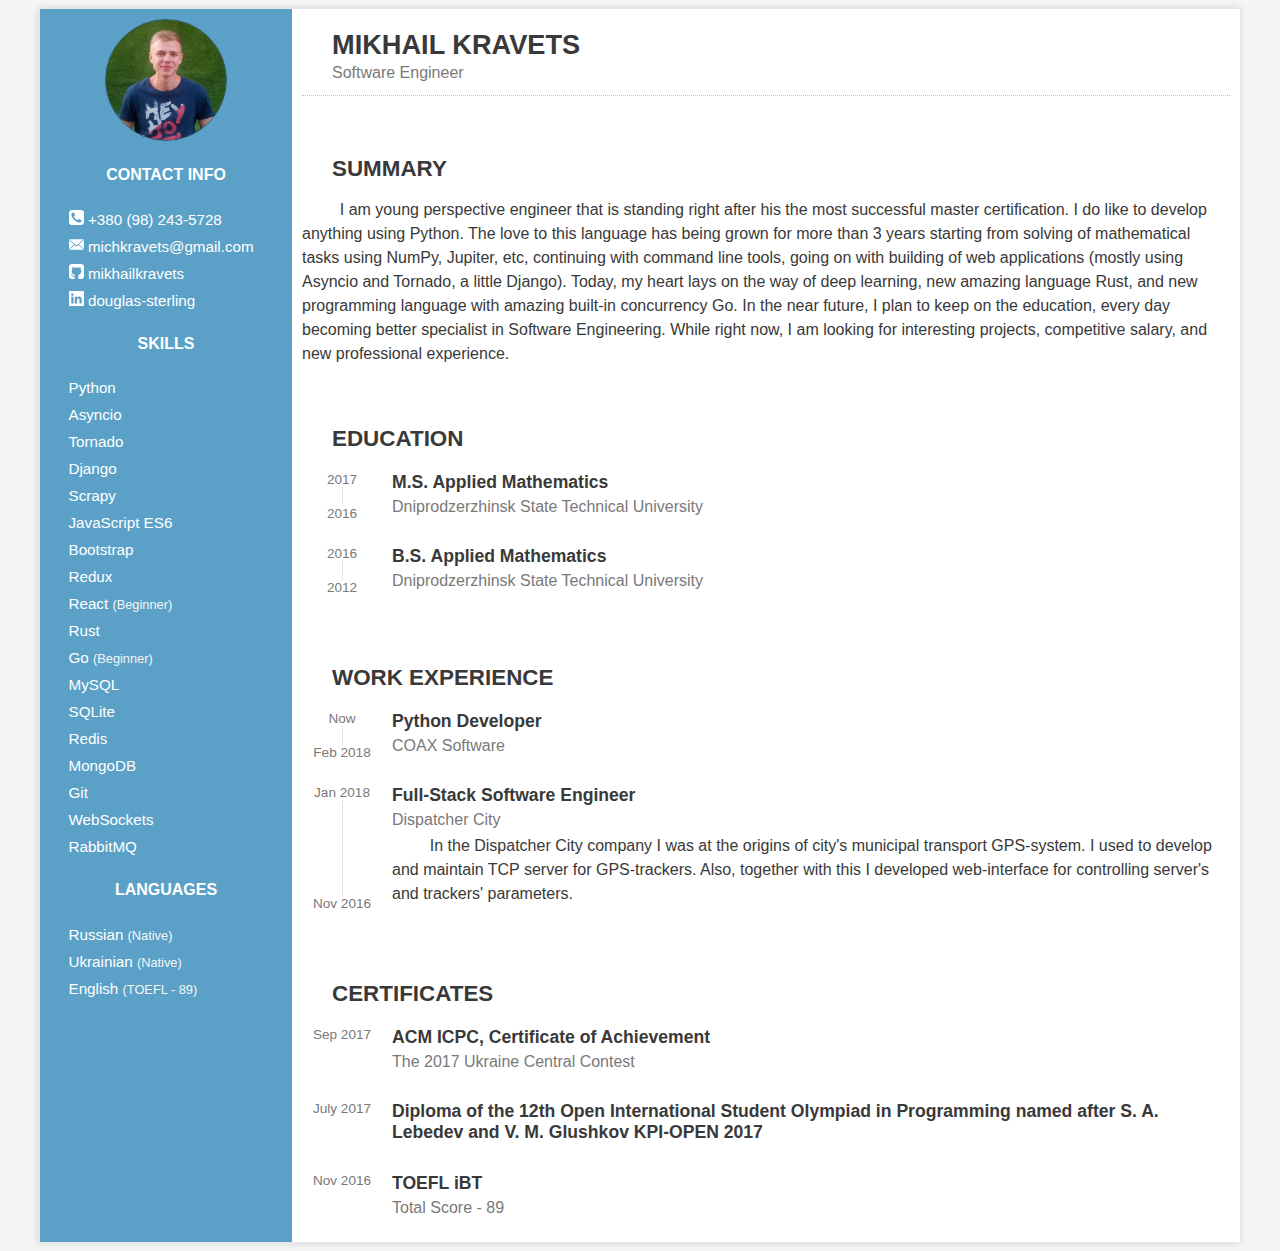
==== commit 8c634dc6: "Update resume" ====
--- a/index.html
+++ b/index.html
@@ -130,6 +130,7 @@
                     <p class="info">Asyncio</p>
                     <p class="info">Tornado</p>
                     <p class="info">Django</p>
+                    <p class="info">Scrapy</p>
                     <p class="info">JavaScript ES6</p>
                     <p class="info">Bootstrap</p>
                     <p class="info">Redux</p>
@@ -139,6 +140,7 @@
                     <p class="info">MySQL</p>
                     <p class="info">SQLite</p>
                     <p class="info">Redis</p>
+                    <p class="info">MongoDB</p>
                     <p class="info">Git</p>
                     <p class="info">WebSockets</p>
                     <p class="info">RabbitMQ</p>
@@ -161,7 +163,7 @@
             <div class="block">
                 <h3>SUMMARY</h3>
                 <p class="text">
-                    I am young perspective engineer that is standing on the eve of the master certification. I do like
+                    I am young perspective engineer that is standing right after his the most successful master certification. I do like
                     to develop anything using Python. The love to this language has being grown for more than 3 years
                     starting from solving of mathematical tasks using NumPy, Jupiter, etc, continuing with command line
                     tools, going on with building of web applications (mostly using Asyncio and Tornado, a little Django).
@@ -196,6 +198,18 @@
             </div>
             <div class="block">
                 <h3>WORK EXPERIENCE</h3>
+                <div class="sub-block">
+                    <div class="period">
+                        Now<div class="br"></div>Feb 2018
+                    </div>
+                    <div class="main">
+                        <h4 class="name">Python Developer</h4>
+                        <p class="support">COAX Software</p>
+                        <p class="text">
+
+                        </p>
+                    </div>
+                </div>
                 <div class="sub-block">
                     <div class="period">
                         Jan 2018<div class="br"></div>Nov 2016
